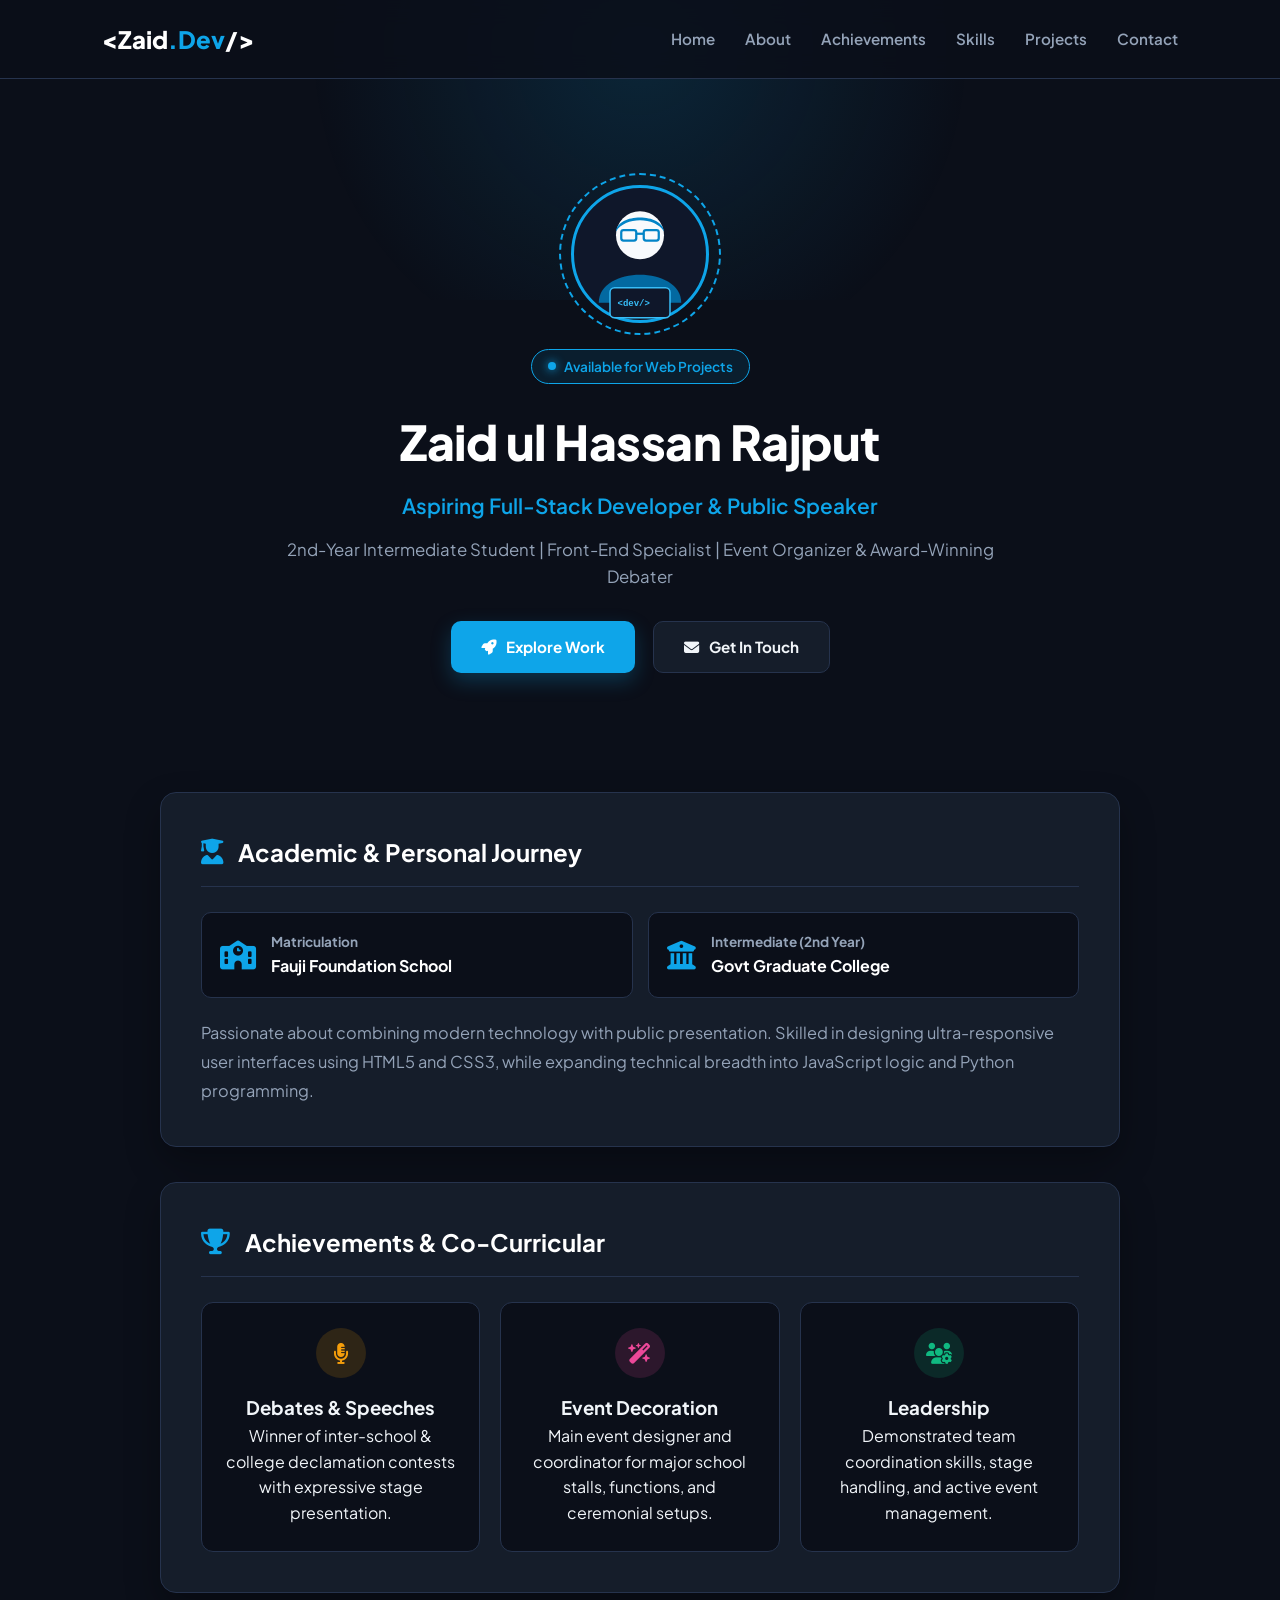
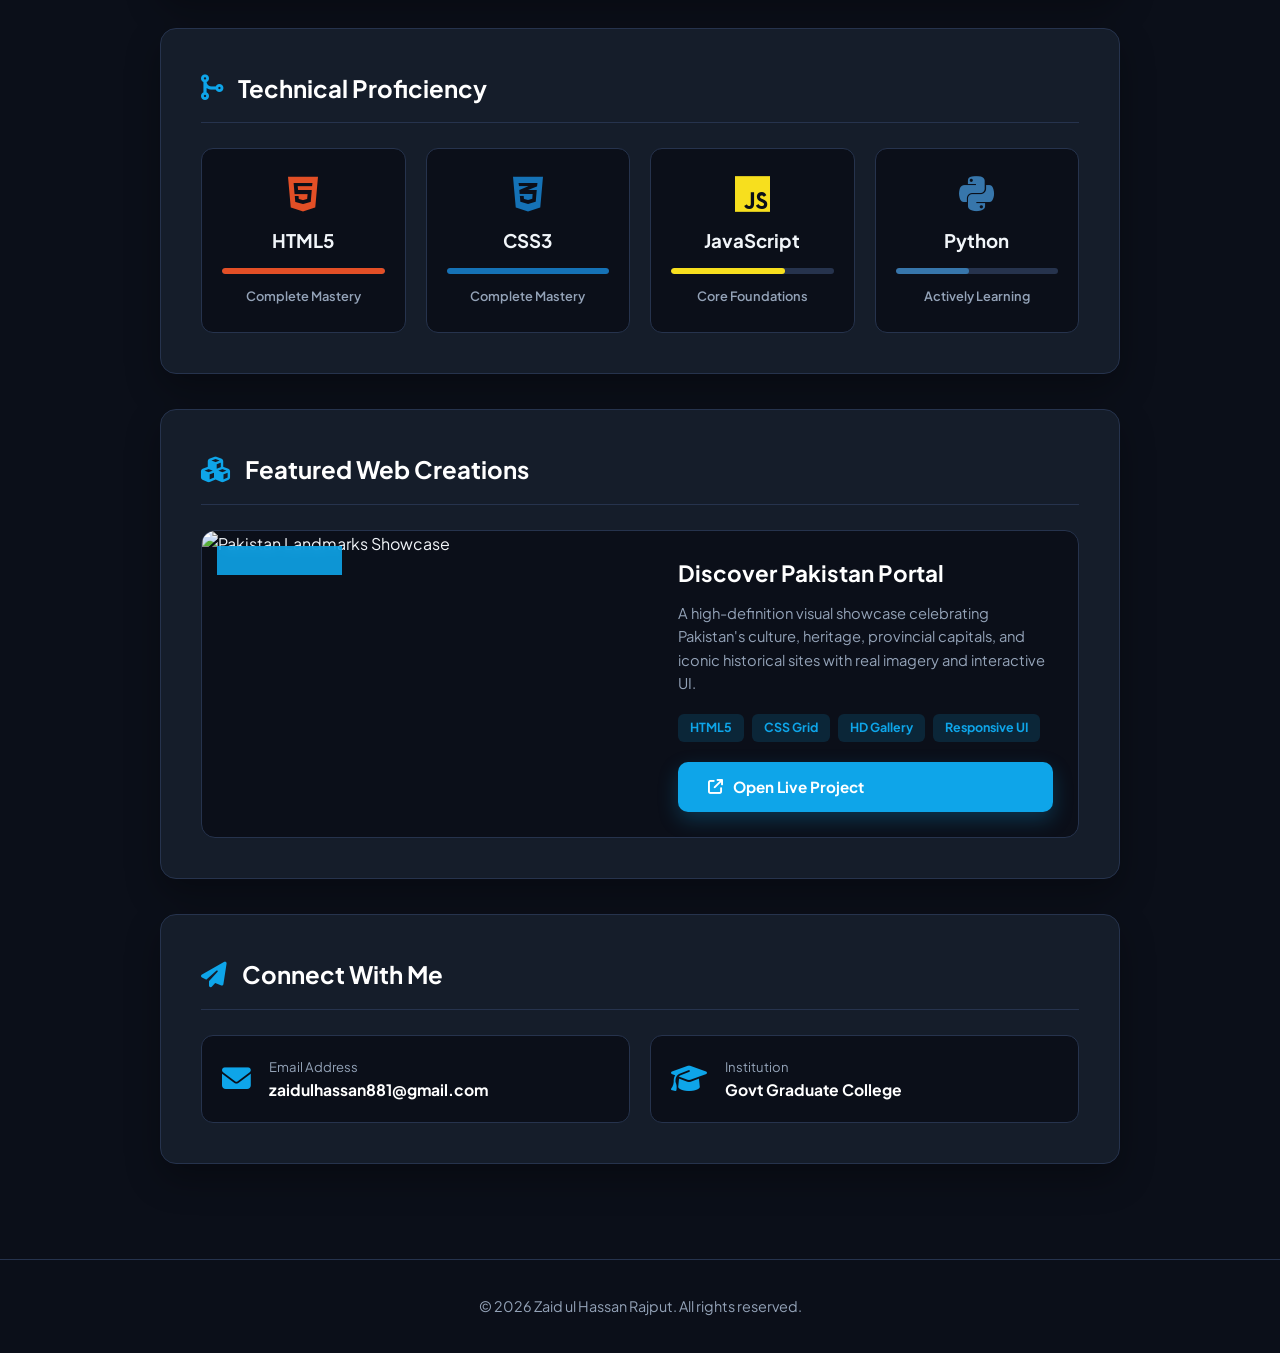
==== index.html @ 39205985 "Add files via upload" ====
<!DOCTYPE html>
<html lang="en">
<head>
    <meta charset="UTF-8">
    <meta name="viewport" content="width=device-width, initial-scale=1.0">
    <title>Zaid ul Hassan Rajput | Professional Portfolio</title>
    <link rel="stylesheet" href="https://cdnjs.cloudflare.com/ajax/libs/font-awesome/6.4.0/css/all.min.css">
    <link href="https://fonts.googleapis.com/css2?family=Plus+Jakarta+Sans:wght@300;400;500;600;700;800&display=swap" rel="stylesheet">
    <link rel="stylesheet" href="style.css">
</head>
<body>

    <!-- Background Glow Overlay -->
    <div class="bg-glow"></div>

    <!-- Navigation Bar -->
    <nav class="navbar">
        <div class="logo">&lt;<span class="logo-name">Zaid</span><span class="highlight">.Dev</span>/&gt;</div>
        <ul class="nav-links">
            <li><a href="#home">Home</a></li>
            <li><a href="#about">About</a></li>
            <li><a href="#achievements">Achievements</a></li>
            <li><a href="#skills">Skills</a></li>
            <li><a href="#projects">Projects</a></li>
            <li><a href="#contact">Contact</a></li>
        </ul>
    </nav>

    <!-- Hero Section -->
    <section id="home" class="hero">
        <div class="hero-content">
            <div class="avatar-wrapper">
                <div class="avatar-ring"></div>
                <svg class="avatar-svg" viewBox="0 0 200 200" xmlns="http://www.w3.org/2000/svg">
                    <circle cx="100" cy="100" r="90" fill="#0f172a" stroke="#0ea5e9" stroke-width="4"/>
                    <circle cx="100" cy="75" r="32" fill="#f8fafc"/>
                    <path d="M 68 70 C 70 45, 130 45, 132 70 C 120 50, 80 50, 68 70 Z" fill="#0284c7"/>
                    <rect x="75" y="68" width="20" height="14" rx="3" fill="none" stroke="#0284c7" stroke-width="3"/>
                    <rect x="105" y="68" width="20" height="14" rx="3" fill="none" stroke="#0284c7" stroke-width="3"/>
                    <line x1="95" y1="73" x2="105" y2="73" stroke="#0284c7" stroke-width="3"/>
                    <path d="M 45 165 C 45 115, 155 115, 155 165 Z" fill="#0369a1"/>
                    <rect x="60" y="145" width="80" height="40" rx="6" fill="#0f172a" stroke="#38bdf8" stroke-width="2"/>
                    <text x="70" y="169" fill="#38bdf8" font-family="monospace" font-weight="bold" font-size="12">&lt;dev/&gt;</text>
                </svg>
            </div>
            <div class="badge-status"><span class="pulse-dot"></span> Available for Web Projects</div>
            <h1>Zaid ul Hassan Rajput</h1>
            <p class="role-title">Aspiring Full-Stack Developer & Public Speaker</p>
            <p class="hero-desc">2nd-Year Intermediate Student | Front-End Specialist | Event Organizer & Award-Winning Debater</p>
            <div class="hero-btns">
                <a href="#projects" class="btn btn-primary"><i class="fa-solid fa-rocket"></i> Explore Work</a>
                <a href="#contact" class="btn btn-outline"><i class="fa-solid fa-envelope"></i> Get In Touch</a>
            </div>
        </div>
    </section>

    <div class="main-container">

        <!-- About Section -->
        <section id="about" class="card">
            <div class="section-header">
                <i class="fa-solid fa-user-graduate section-icon"></i>
                <h2>Academic & Personal Journey</h2>
            </div>
            <div class="about-grid">
                <div class="about-card">
                    <i class="fa-solid fa-school info-icon"></i>
                    <div>
                        <h4>Matriculation</h4>
                        <p>Fauji Foundation School</p>
                    </div>
                </div>
                <div class="about-card">
                    <i class="fa-solid fa-building-columns info-icon"></i>
                    <div>
                        <h4>Intermediate (2nd Year)</h4>
                        <p>Govt Graduate College</p>
                    </div>
                </div>
            </div>
            <p class="about-text">
                Passionate about combining modern technology with public presentation. Skilled in designing ultra-responsive user interfaces using HTML5 and CSS3, while expanding technical breadth into JavaScript logic and Python programming.
            </p>
        </section>

        <!-- Achievements Section -->
        <section id="achievements" class="card">
            <div class="section-header">
                <i class="fa-solid fa-trophy section-icon gold"></i>
                <h2>Achievements & Co-Curricular</h2>
            </div>
            <div class="skills-grid">
                <div class="feature-box">
                    <div class="icon-circle amber"><i class="fa-solid fa-microphone-lines"></i></div>
                    <h3>Debates & Speeches</h3>
                    <p>Winner of inter-school & college declamation contests with expressive stage presentation.</p>
                </div>
                <div class="feature-box">
                    <div class="icon-circle pink"><i class="fa-solid fa-wand-magic-sparkles"></i></div>
                    <h3>Event Decoration</h3>
                    <p>Main event designer and coordinator for major school stalls, functions, and ceremonial setups.</p>
                </div>
                <div class="feature-box">
                    <div class="icon-circle emerald"><i class="fa-solid fa-users-gear"></i></div>
                    <h3>Leadership</h3>
                    <p>Demonstrated team coordination skills, stage handling, and active event management.</p>
                </div>
            </div>
        </section>

        <!-- Technical Stack -->
        <section id="skills" class="card">
            <div class="section-header">
                <i class="fa-solid fa-code-merge section-icon cyan"></i>
                <h2>Technical Proficiency</h2>
            </div>
            <div class="skills-grid">
                <div class="feature-box">
                    <i class="fa-brands fa-html5 skill-icon html-color"></i>
                    <h3>HTML5</h3>
                    <div class="level-bar"><div class="fill html-fill"></div></div>
                    <span class="skill-status">Complete Mastery</span>
                </div>
                <div class="feature-box">
                    <i class="fa-brands fa-css3-alt skill-icon css-color"></i>
                    <h3>CSS3</h3>
                    <div class="level-bar"><div class="fill css-fill"></div></div>
                    <span class="skill-status">Complete Mastery</span>
                </div>
                <div class="feature-box">
                    <i class="fa-brands fa-js skill-icon js-color"></i>
                    <h3>JavaScript</h3>
                    <div class="level-bar"><div class="fill js-fill"></div></div>
                    <span class="skill-status">Core Foundations</span>
                </div>
                <div class="feature-box">
                    <i class="fa-brands fa-python skill-icon py-color"></i>
                    <h3>Python</h3>
                    <div class="level-bar"><div class="fill py-fill"></div></div>
                    <span class="skill-status">Actively Learning</span>
                </div>
            </div>
        </section>

        <!-- Featured Projects Section -->
        <section id="projects" class="card">
            <div class="section-header">
                <i class="fa-solid fa-cubes section-icon blue"></i>
                <h2>Featured Web Creations</h2>
            </div>
            
            <div class="project-showcase">
                <div class="showcase-img-container">
                    <img src="https://images.unsplash.com/photo-1588880331179-bc9b93a8cb5e?auto=format&fit=crop&w=800&q=80" alt="Pakistan Landmarks Showcase" class="showcase-img">
                    <span class="featured-badge"><i class="fa-solid fa-star"></i> Featured Work</span>
                </div>
                <div class="showcase-details">
                    <h3>Discover Pakistan Portal</h3>
                    <p>A high-definition visual showcase celebrating Pakistan's culture, heritage, provincial capitals, and iconic historical sites with real imagery and interactive UI.</p>
                    <div class="tags">
                        <span class="tag">HTML5</span>
                        <span class="tag">CSS Grid</span>
                        <span class="tag">HD Gallery</span>
                        <span class="tag">Responsive UI</span>
                    </div>
                    <a href="pakistan_project.html" target="_blank" class="btn btn-primary btn-launch"><i class="fa-solid fa-arrow-up-right-from-square"></i> Open Live Project</a>
                </div>
            </div>
        </section>

        <!-- Contact Section -->
        <section id="contact" class="card">
            <div class="section-header">
                <i class="fa-solid fa-paper-plane section-icon teal"></i>
                <h2>Connect With Me</h2>
            </div>
            <div class="contact-grid">
                <div class="contact-card">
                    <i class="fa-solid fa-envelope contact-ico"></i>
                    <div>
                        <span class="contact-lbl">Email Address</span>
                        <a href="mailto:zaidulhassan881@gmail.com" class="contact-val">zaidulhassan881@gmail.com</a>
                    </div>
                </div>
                <div class="contact-card">
                    <i class="fa-solid fa-graduation-cap contact-ico"></i>
                    <div>
                        <span class="contact-lbl">Institution</span>
                        <span class="contact-val">Govt Graduate College</span>
                    </div>
                </div>
            </div>
        </section>

    </div>

    <footer>
        <p>&copy; 2026 Zaid ul Hassan Rajput. All rights reserved.</p>
    </footer>

</body>
</html>
---- style.css ----
/* Modern Theme Root Variables */
:root {
    --bg-main: #0b0f19;
    --bg-card: #151d2a;
    --border-color: #26334d;
    --text-primary: #f1f5f9;
    --text-secondary: #94a3b8;
    --accent-blue: #0ea5e9;
    --accent-glow: rgba(14, 165, 233, 0.25);
    --font-family: 'Plus Jakarta Sans', sans-serif;
}

* { box-sizing: border-box; margin: 0; padding: 0; scroll-behavior: smooth; }

body {
    font-family: var(--font-family);
    background-color: var(--bg-main);
    color: var(--text-primary);
    line-height: 1.6;
    overflow-x: hidden;
    position: relative;
}

/* Background Ambient Glow */
.bg-glow {
    position: fixed;
    top: -200px;
    left: 50%;
    transform: translateX(-50%);
    width: 800px;
    height: 500px;
    background: radial-gradient(circle, rgba(14, 165, 233, 0.15) 0%, rgba(11, 15, 25, 0) 70%);
    z-index: -1;
    pointer-events: none;
}

/* Navbar Styling */
.navbar {
    display: flex;
    justify-content: space-between;
    align-items: center;
    padding: 20px 8%;
    background: rgba(11, 15, 25, 0.85);
    backdrop-filter: blur(12px);
    position: fixed;
    top: 0;
    width: 100%;
    z-index: 1000;
    border-bottom: 1px solid var(--border-color);
}
.logo { font-size: 1.5rem; font-weight: 800; color: #ffffff; }
.logo-name { color: #ffffff; }
.logo .highlight { color: var(--accent-blue); }
.nav-links { display: flex; list-style: none; gap: 30px; }
.nav-links a { color: var(--text-secondary); text-decoration: none; font-weight: 600; font-size: 0.95rem; transition: color 0.3s; }
.nav-links a:hover { color: var(--accent-blue); }

/* Hero Section */
.hero {
    min-height: 88vh;
    display: flex;
    justify-content: center;
    align-items: center;
    text-align: center;
    padding: 130px 20px 70px;
}
.hero-content { max-width: 750px; }

.avatar-wrapper {
    position: relative;
    width: 150px;
    height: 150px;
    margin: 0 auto 20px;
}
.avatar-svg { width: 100%; height: 100%; position: relative; z-index: 2; }
.avatar-ring {
    position: absolute;
    top: -6px; left: -6px; right: -6px; bottom: -6px;
    border-radius: 50%;
    border: 2px dashed var(--accent-blue);
    animation: rotateRing 20s linear infinite;
}
@keyframes rotateRing { 100% { transform: rotate(360deg); } }

.badge-status {
    display: inline-flex;
    align-items: center;
    gap: 8px;
    background: rgba(14, 165, 233, 0.1);
    border: 1px solid var(--accent-blue);
    color: var(--accent-blue);
    padding: 6px 16px;
    border-radius: 20px;
    font-size: 0.85rem;
    font-weight: 600;
    margin-bottom: 20px;
}
.pulse-dot { width: 8px; height: 8px; background: var(--accent-blue); border-radius: 50%; box-shadow: 0 0 10px var(--accent-blue); }

.hero h1 { font-size: 3rem; font-weight: 800; color: #ffffff; margin-bottom: 8px; letter-spacing: -0.5px; }
.role-title { font-size: 1.3rem; color: var(--accent-blue); font-weight: 600; margin-bottom: 15px; }
.hero-desc { color: var(--text-secondary); font-size: 1.05rem; margin-bottom: 30px; }

.hero-btns { display: flex; gap: 18px; justify-content: center; }
.btn { padding: 13px 30px; border-radius: 10px; text-decoration: none; font-weight: 700; font-size: 0.95rem; transition: all 0.3s ease; display: inline-flex; align-items: center; gap: 10px; }
.btn-primary { background: var(--accent-blue); color: #ffffff; box-shadow: 0 8px 20px var(--accent-glow); }
.btn-primary:hover { background: #0284c7; transform: translateY(-3px); }
.btn-outline { border: 1px solid var(--border-color); color: var(--text-primary); background: var(--bg-card); }
.btn-outline:hover { border-color: var(--accent-blue); color: var(--accent-blue); transform: translateY(-3px); }

/* Main Cards Layout */
.main-container { max-width: 1000px; margin: 0 auto; padding: 0 20px 60px; }
.card { background: var(--bg-card); border-radius: 16px; padding: 40px; margin-bottom: 35px; border: 1px solid var(--border-color); box-shadow: 0 15px 35px rgba(0,0,0,0.3); }

.section-header { display: flex; align-items: center; gap: 15px; margin-bottom: 25px; border-bottom: 1px solid var(--border-color); padding-bottom: 15px; }
.section-icon { font-size: 1.6rem; color: var(--accent-blue); }
.section-header h2 { font-size: 1.5rem; font-weight: 700; color: #ffffff; }

.about-grid { display: grid; grid-template-columns: repeat(auto-fit, minmax(240px, 1fr)); gap: 15px; margin-bottom: 20px; }
.about-card { background: var(--bg-main); padding: 18px; border-radius: 10px; border: 1px solid var(--border-color); display: flex; align-items: center; gap: 15px; }
.info-icon { font-size: 1.8rem; color: var(--accent-blue); }
.about-card h4 { font-size: 0.85rem; color: var(--text-secondary); }
.about-card p { font-size: 1rem; font-weight: 700; color: #ffffff; }
.about-text { color: var(--text-secondary); font-size: 1.02rem; line-height: 1.8; }

/* Grid Cards & Feature Boxes */
.skills-grid { display: grid; grid-template-columns: repeat(auto-fit, minmax(200px, 1fr)); gap: 20px; }
.feature-box { background: var(--bg-main); padding: 25px 20px; border-radius: 12px; border: 1px solid var(--border-color); text-align: center; transition: 0.3s; }
.feature-box:hover { border-color: var(--accent-blue); transform: translateY(-5px); }

.icon-circle { width: 50px; height: 50px; border-radius: 50%; display: flex; align-items: center; justify-content: center; margin: 0 auto 15px; font-size: 1.3rem; }
.amber { background: rgba(245, 158, 11, 0.15); color: #f59e0b; }
.pink { background: rgba(236, 72, 153, 0.15); color: #ec4899; }
.emerald { background: rgba(16, 185, 129, 0.15); color: #10b981; }

.skill-icon { font-size: 2.5rem; margin-bottom: 12px; }
.html-color { color: #e34f26; } .css-color { color: #1572b6; } .js-color { color: #f7df1e; } .py-color { color: #3776ab; }

.level-bar { height: 6px; background: var(--border-color); border-radius: 10px; margin: 12px 0 8px; overflow: hidden; }
.fill { height: 100%; border-radius: 10px; }
.html-fill { width: 100%; background: #e34f26; }
.css-fill { width: 100%; background: #1572b6; }
.js-fill { width: 70%; background: #f7df1e; }
.py-fill { width: 45%; background: #3776ab; }
.skill-status { font-size: 0.8rem; color: var(--text-secondary); font-weight: 600; }

/* Featured Showcase Project */
.project-showcase { display: grid; grid-template-columns: repeat(auto-fit, minmax(300px, 1fr)); gap: 25px; background: var(--bg-main); border-radius: 14px; overflow: hidden; border: 1px solid var(--border-color); }
.showcase-img-container { position: relative; height: 100%; min-height: 220px; }
.showcase-img { width: 100%; height: 100%; object-fit: cover; }
.featured-badge { position: absolute; top: 15px; left: 15px; background: rgba(14, 165, 233, 0.9); color: #ffffff; font-size: 0.75rem; font-weight: 700; padding: 5px 12px; border-radius: 20px; backdrop-filter: blur(5px); }
.showcase-details { padding: 25px; display: flex; flex-direction: column; justify-content: center; }
.showcase-details h3 { color: #ffffff; font-size: 1.4rem; margin-bottom: 10px; }
.showcase-details p { color: var(--text-secondary); font-size: 0.92rem; margin-bottom: 18px; }

.tags { display: flex; gap: 8px; flex-wrap: wrap; margin-bottom: 20px; }
.tag { background: rgba(14, 165, 233, 0.15); color: var(--accent-blue); font-size: 0.78rem; font-weight: 700; padding: 4px 12px; border-radius: 6px; }

/* Contact Cards */
.contact-grid { display: grid; grid-template-columns: repeat(auto-fit, minmax(260px, 1fr)); gap: 20px; }
.contact-card { background: var(--bg-main); padding: 20px; border-radius: 12px; border: 1px solid var(--border-color); display: flex; align-items: center; gap: 18px; }
.contact-ico { font-size: 1.8rem; color: var(--accent-blue); }
.contact-lbl { display: block; font-size: 0.82rem; color: var(--text-secondary); }
.contact-val { font-size: 0.98rem; font-weight: 700; color: #ffffff; text-decoration: none; }

footer { text-align: center; padding: 35px 20px; background: var(--bg-main); color: var(--text-secondary); font-size: 0.9rem; border-top: 1px solid var(--border-color); }
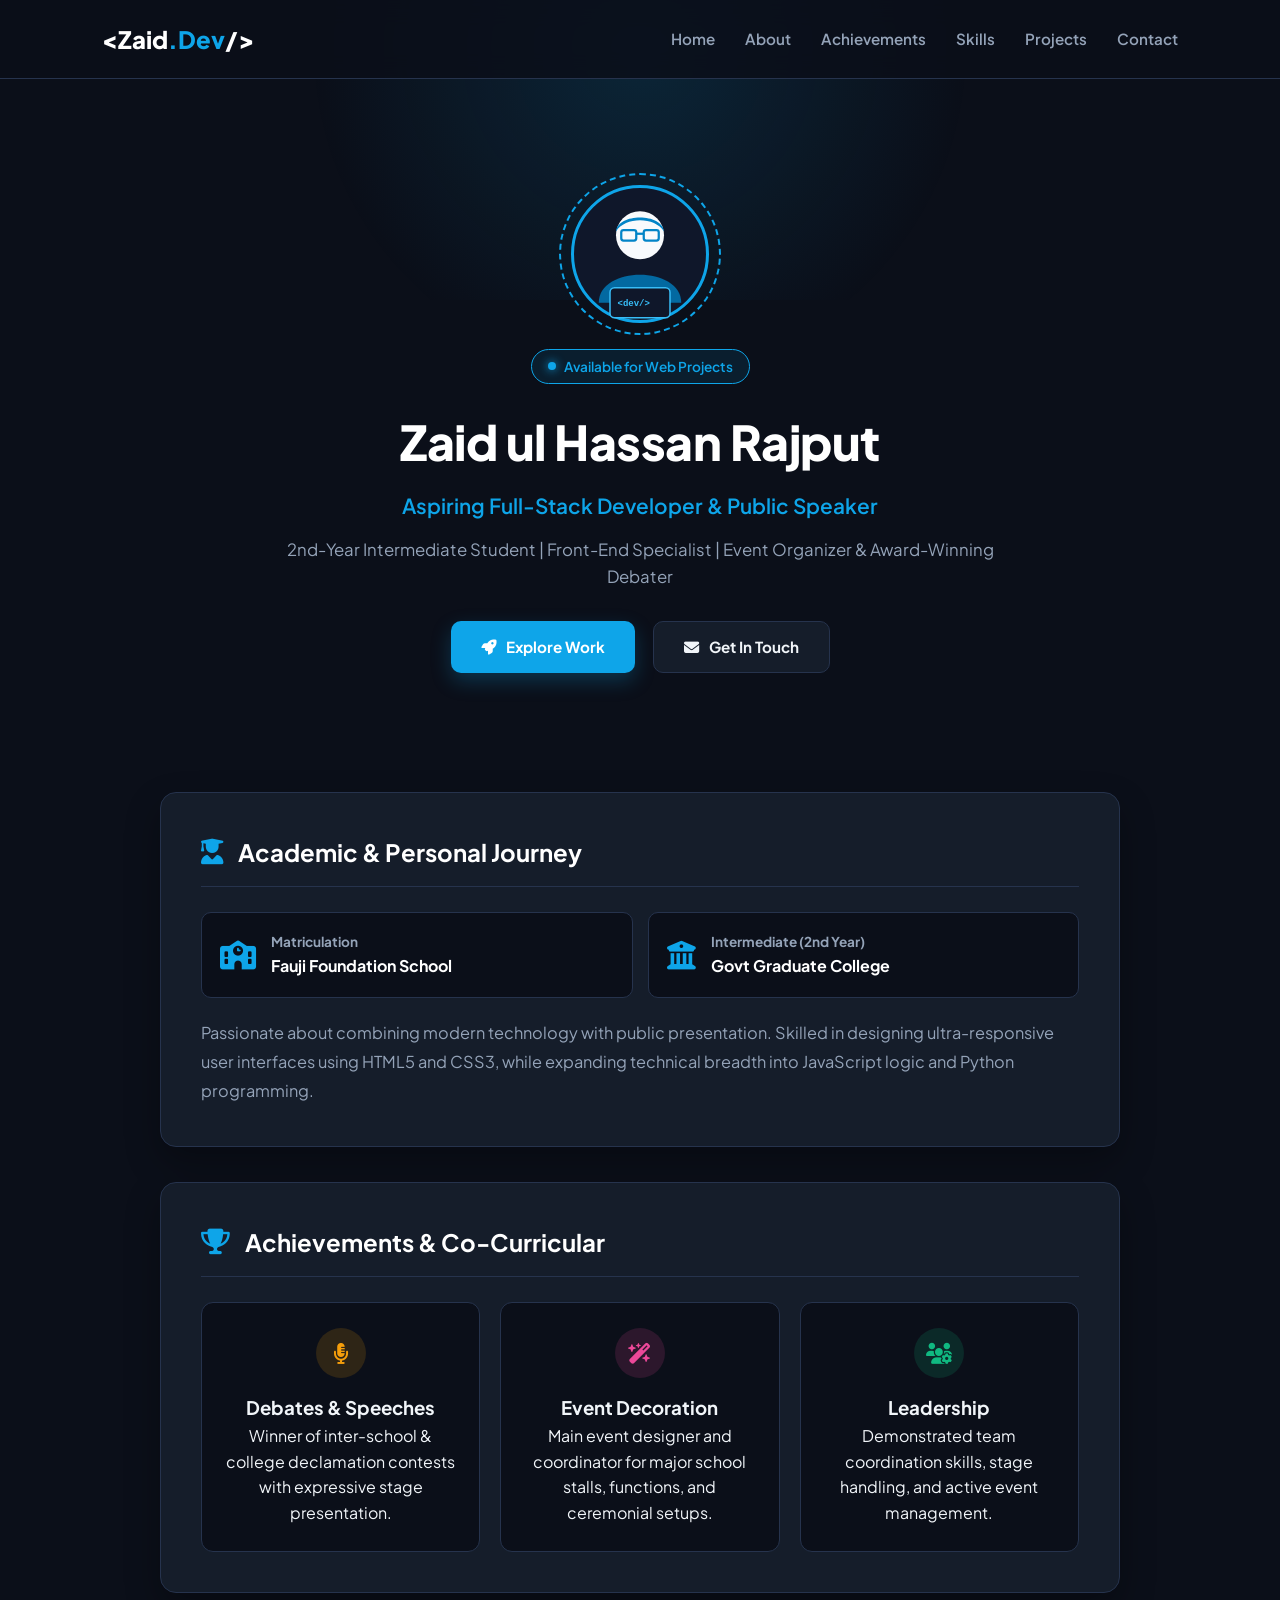
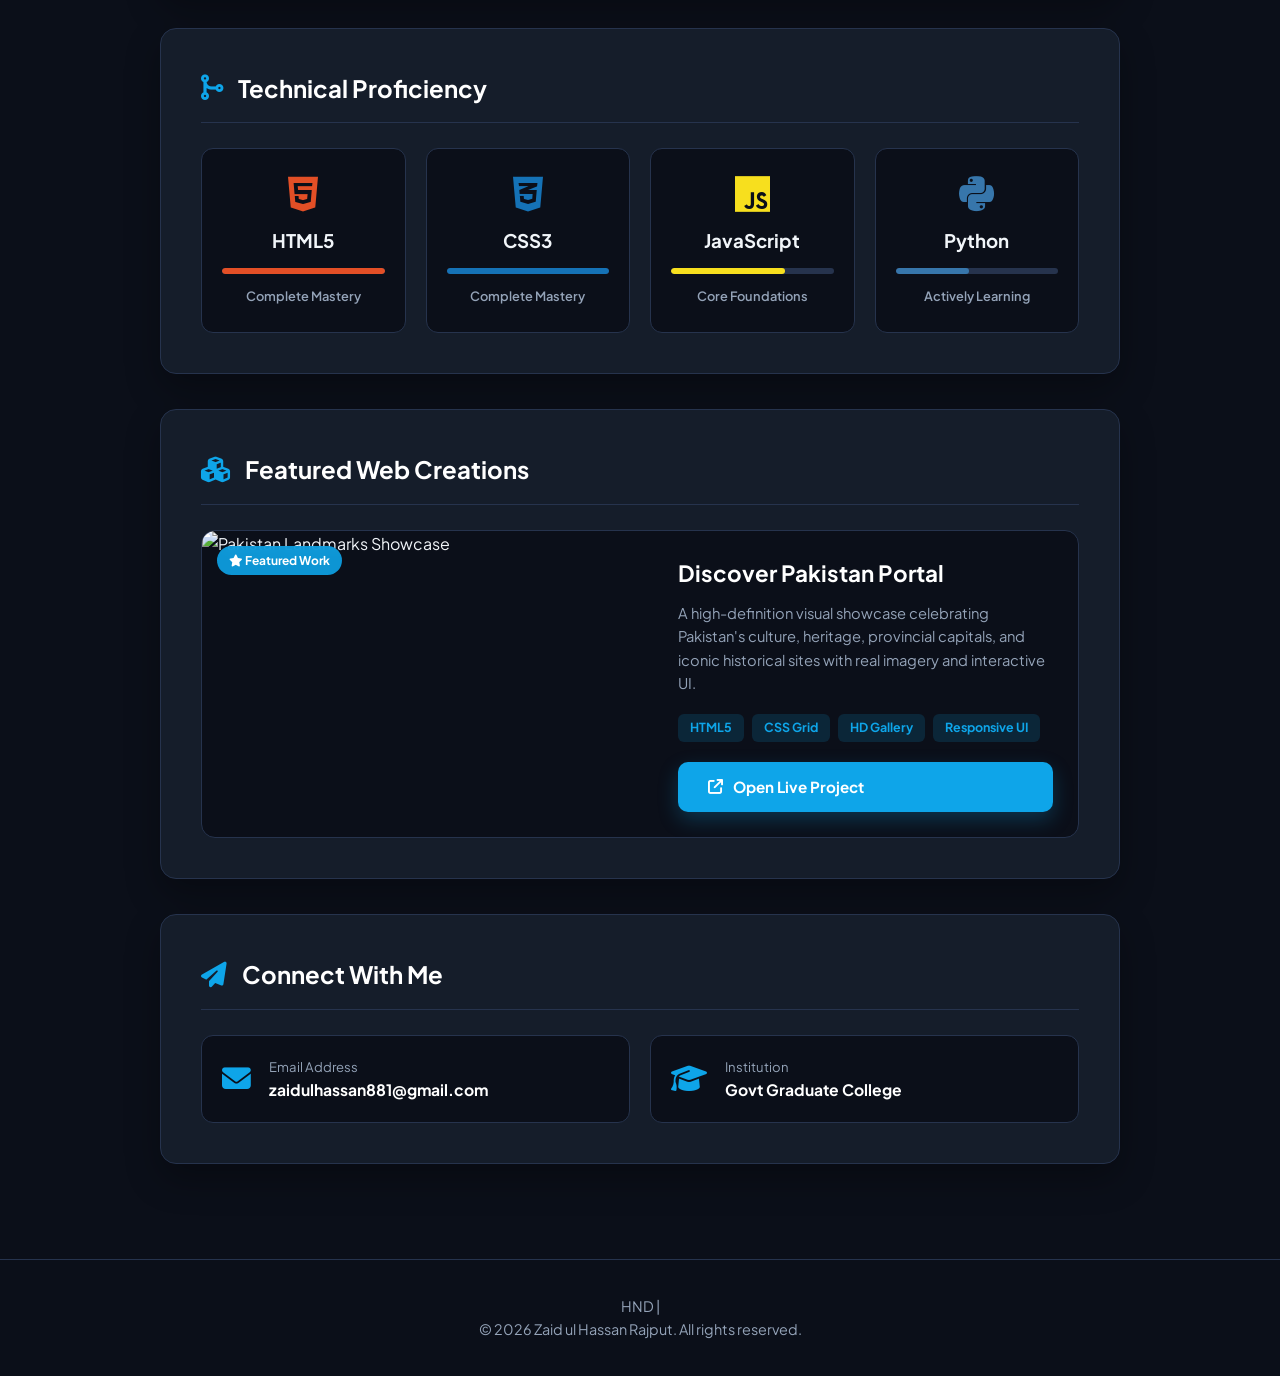
==== commit 2a8ef11a: "Update index.html" ====
--- a/index.html
+++ b/index.html
@@ -195,7 +195,7 @@
     </div>
 
     <footer>
-        <p>&copy; 2026 Zaid ul Hassan Rajput. All rights reserved.</p>
+        HND | <p>&copy; 2026 Zaid ul Hassan Rajput. All rights reserved.</p>
     </footer>
 
 </body>
